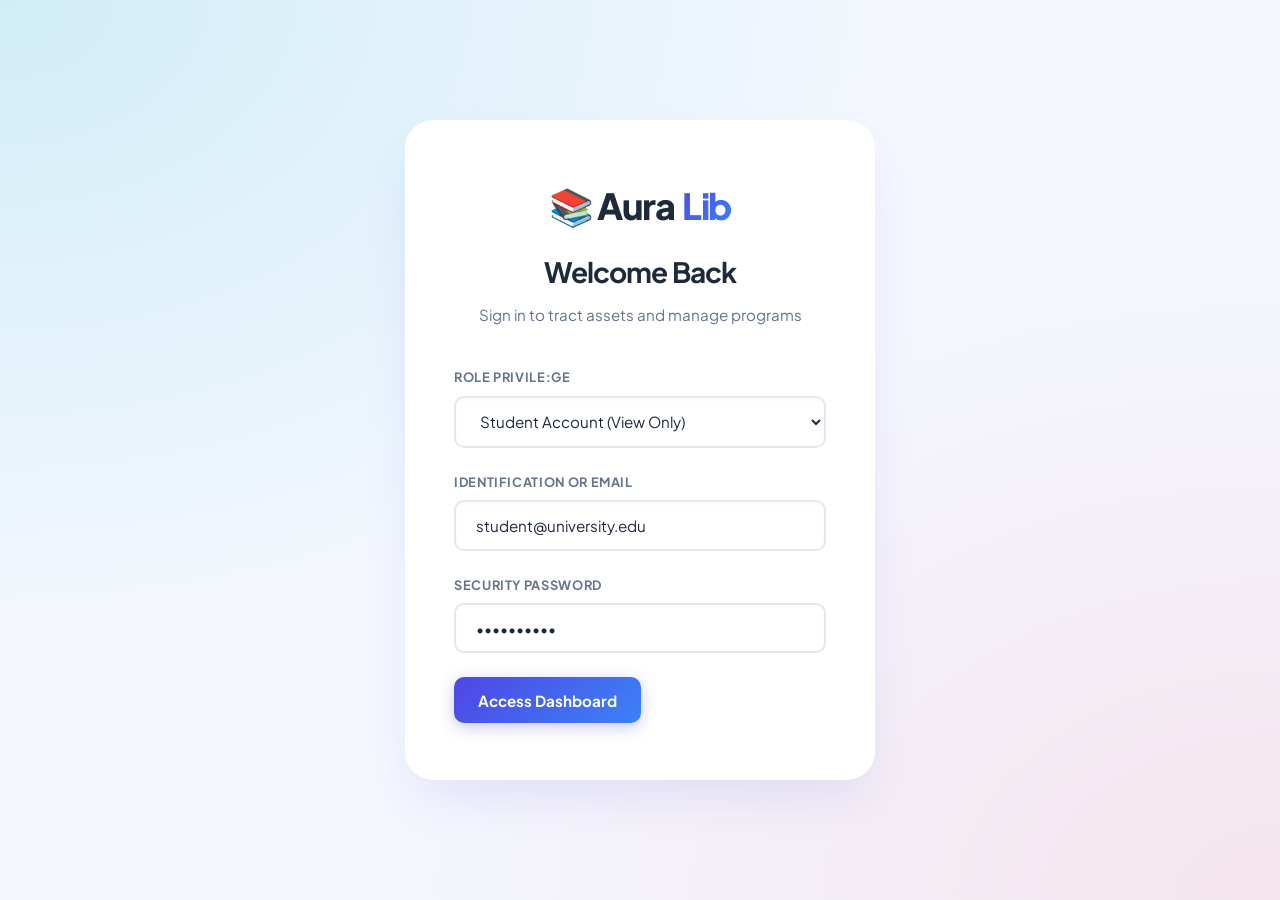
==== index.html @ b64005c9 "Added some changes" ====
<!DOCTYPE html>
<html lang="en">
<head>
    <meta charset="UTF-8">
    <meta name="viewport" content="width=device-width, initial-scale=1.0">
    <title>AuraLib — Next-Gen Library Asset Tracker</title>
    <link rel="stylesheet" href="style.css">
    <link rel="preconnect" href="https://fonts.googleapis.com">
    <link rel="preconnect" href="https://fonts.gstatic.com" crossorigin>
    <link href="https://fonts.googleapis.com/css2?family=Plus+Jakarta+Sans:wght@400;500;600;700&display=swap" rel="stylesheet">
</head> 
<body>

    <div id="loginPage" class="auth-wrapper">
        <div class="auth-card">
            <div class="auth-header">
                <div class="logo">📚 Aura<span>Lib</span></div>
                <h2>Welcome Back</h2>
                <p>Sign in to tract assets and manage programs</p>
            </div>
            <form onsubmit="handleLogin(event)">
                <div class="input-wrapper">
                    <label>Role Privile:ge</label>
                    <select id="loginRole" onchange="autoFillCredentials()">
                        <option value="student">Student Account (View Only)</option>
                        <option value="admin">Library Administrator (Full Access)</option>
                    </select>
                </div>
                <div class="input-wrapper">
                    <label>Identification or Email</label>
                    <input type="text" id="loginUser" value="student@university.edu" required>
                </div>
                <div class="input-wrapper">
                    <label>Security Password</label>
                    <input type="password" id="loginPass" value="student123" required>
                </div>
                <button type="submit" class="btn-primary auth-btn">Access Dashboard</button>
            </form>
        </div>
    </div>

    <div id="appInterface" class="hidden">
        <header class="navbar">
            <div class="logo">📚 Aura<span>Lib</span></div>
            <div class="nav-profile">
                <span id="userBadge" class="user-identity-badge">Student View</span>
                <button id="toggleAdminBtn" class="btn-secondary" onclick="toggleAdminView()">Switch to Admin</button>
                <button class="btn-logout" onclick="handleLogout()">Logout</button>
            </div>
        </header>

        <main class="dashboard-container">
            <section id="studentView">
                <div class="hero-section">
                    <h2>Locate Library Assets Instantly.</h2>
                    <p>Search through real time catalog records with precise stack shelf mappings.</p>
                </div>

                <div class="search-filter-bar">
                    <div class="search-box">
                        <input type="text" id="searchInput" placeholder="Search by book title, author initials, or physical ISBN..." oninput="filterBooks()">
                    </div>
                    <div class="filter-box">
                        <select id="categoryFilter" onchange="filterBooks()">
                            <option value="all">All Categories</option>
                            <option value="Fiction">Fiction</option>
                            <option value="Science">Science</option>
                            <option value="History">History</option>
                            <option value="Technology">Technology</option>
			    <option value="none">none</option>
                        </select>
                    </div>
                </div>

                <div class="results-meta">
                    <span id="matchCounter">Showing all the books</span>
                </div>

                <div class="book-grid" id="bookGrid"></div>
            </section>

            <section id="adminView" class="hidden">
                <div class="admin-grid-layout">
                    <div class="admin-panel-card">
                        <h3>Catalog New Acquisition</h3>
                        <form id="addBookForm" onsubmit="createNewBook(event)">
                            <div class="input-wrapper">
                                <label>Book Title</label>
                                <input type="text" id="addTitle" placeholder="e.g., Neuromancer" required>
                            </div>
                            <div class="input-wrapper">
                                <label>Author</label>
                                <input type="text" id="addAuthor" placeholder="e.g., William Gibson" required>
                            </div>
                            <div class="input-wrapper">
                                <label>ISBN Registration Code</label>
                                <input type="text" id="addIsbn" placeholder="e.g., 9780441569595" required>
                            </div>
                            <div class="input-wrapper">
                                <label>Asset Classification Categorys</label>
                                <select id="addCategory">
                                    <option value="Fiction">Fiction</option>
                                    <option value="Science">Science</option>
                                    <option value="History">History</option>
                                    <option value="Technology">Technology</option>
                                </select>
                            </div>
                            <div class="input-wrapper">
                                <label>Physical Storage Mapping Room or Shelf</label>
                                <input type="text" id="addLocation" placeholder="e.g., Floor 3, Bay G-2" required>
                            </div>
                            <button type="submit" class="btn-primary w-100">Commit to Inventory</button>
                        </form>
                    </div>

                    <div class="admin-table-wrapper">
                        <div class="table-header-flex">
                            <h3>Live Inventory Matrix</h3>
                        </div>
                        <table id="adminTable">
                            <thead>
                                <tr>
                                    <th>Book Details</th>
                                    <th>Classification</th>
                                    <th>Assigned Storage Hub</th>
                                    <th>Live Availability Status</th>
                                    <th>Destructive Action</th>
                                </tr>
                            </thead>
                            <tbody id="adminTableBody"></tbody>
                        </table>
                    </div>
                </div>
            </section>
        </main>
    </div>

    <div id="detailsModal" class="modal-overlay hidden" onclick="handleModalOverlayClick(event)">
        <div class="modal-window">
            <div class="modal-banner"></div>
            <div class="modal-body">
                <span class="close-modal-btn" onclick="closeModal()">&times;</span>
                <span id="modalCategory" class="category-pill-tag">Category</span>
                <h2 id="modalTitle">Book Title</h2>
                <p class="modal-author-sub">by <span id="modalAuthor">Author Name</span></p>
                
                <div class="meta-specs-row">
                    <div><strong>ISBN-13 Registry:</strong> <span id="modalIsbn"></span></div>
                    <div><strong>System State:</strong> <span id="modalStatus"></span></div>
                </div>

                <div class="location-routing-card">
                    <div class="loc-icon">📍</div>
                    <div>
                        <h4>Physical Location Coordinates</h4>
                        <p id="modalLocation">Floor X, Stack Y, Row Z</p>
                    </div>
                </div>
            </div>
        </div>
    </div>

    <script src="script.js"></script>
</body>
</html>
---- style.css ----
:root {
    --bg-primary: #f4f7fe;
    --bg-surface: #ffffff;
    --bg-surface-alt: #f8fafc;
    
    /* Energetic Accent Palette */
    --brand-primary: #6366f1;
    --brand-gradient: linear-gradient(135deg, #4f46e5 0%, #3b82f6 100%);
    --neon-pink: #f43f5e;
    --neon-cyan: #06b6d4;
    
    --text-primary: #1e293b;
    --text-secondary: #64748b;
    --text-muted: #94a3b8;
    
    --border-color: #e2e8f0;
    --border-focus: #8b5cf6;
    
    --status-success: #10b981;
    --status-success-bg: #d1fae5;
    --status-error: #ef4444;
    --status-error-bg: #fee2e2;
    
    --radius-sm: 10px;
    --radius-md: 18px;
    --radius-lg: 28px;
    
    /* Glowing colorful shadows instead of muddy dark color ones */
    --shadow-sm: 0 4px 6px -1px rgba(99, 102, 241, 0.05);
    --shadow-md: 0 10px 25px -5px rgba(99, 102, 241, 0.1), 0 8px 10px -6px rgba(99, 102, 241, 0.05);
    --shadow-lg: 0 25px 50px -12px rgba(99, 102, 241, 0.15);
    
    --transition: all 0.25s cubic-bezier(0.4, 0, 0.2, 1);
}

/* ===========================================================================
   2. GLOBAL RESETS and BASE STYLES
   ========================================================================== */
* {
    box-sizing: border-box;
    margin: 0;
    padding: 0;
}

body {
    font-family: 'Plus Jakarta Sans', sans-serif;
    background-color: var(--bg-primary);
    color: var(--text-primary);
    line-height: 1.6;
    -webkit-font-smoothing: antialiased;
    /* Fun subtle abstract background grid */
    background-image: radial-gradient(#e2e8f0 1.5px, transparent 1.5px);
    background-size: 24px 24px;
}

.hidden { display: none !important; }

/* Premium Scrollbar */
::-webkit-scrollbar { width: 8px; height: 8px; }
::-webkit-scrollbar-track { background: var(--bg-primary); }
::-webkit-scrollbar-thumb { background: var(--text-muted); border-radius: 20px; }
::-webkit-scrollbar-thumb:hover { background: var(--brand-primary); }

/* ==========================================================================
   3. FORM CONTROLS and DYNAMIC BUTTONS
   ========================================================================== */
h1, h2, h3, h4 {
    font-weight: 700;
    letter-spacing: -0.03em;
    color: var(--text-primary);
}

.logo {
    font-size: 1.5rem;
    font-weight: 800;
    letter-spacing: -0.04em;
    display: flex;
    align-items: center;
    gap: 0.5rem;
    color: var(--text-primary);
}
.logo span {
    background: var(--brand-gradient);
    -webkit-background-clip: text;
    -webkit-text-fill-color: transparent;
}

/* Inputs with colorful active focus states */
.input-wrapper { margin-bottom: 1.5rem; }
.input-wrapper label {
    display: block;
    font-size: 0.8rem;
    font-weight: 700;
    margin-bottom: 0.5rem;
    color: var(--text-secondary);
    text-transform: uppercase;
    letter-spacing: 0.05em;
}

input[type="text"], input[type="password"], select {
    width: 100%;
    padding: 0.85rem 1.25rem;
    font-family: inherit;
    font-size: 0.95rem;
    color: var(--text-primary);
    background-color: var(--bg-surface);
    border: 2px solid var(--border-color);
    border-radius: var(--radius-sm);
    transition: var(--transition);
    box-shadow: inset 0 2px 4px rgba(0,0,0,0.02);
}
input:focus, select:focus {
    outline: none;
    border-color: var(--brand-primary);
    box-shadow: 0 0 0 4px rgba(99, 102, 241, 0.15);
    background-color: var(--bg-surface-alt);
}

/* Vivid Buttons */
button {
    font-family: inherit;
    font-size: 0.95rem;
    font-weight: 700;
    padding: 0.85rem 1.5rem;
    border-radius: var(--radius-sm);
    border: none;
    cursor: pointer;
    transition: var(--transition);
}

.btn-primary {
    background: var(--brand-gradient);
    color: #ffffff;
    box-shadow: 0 4px 15px rgba(79, 70, 229, 0.3);
}
.btn-primary:hover {
    transform: translateY(-2px);
    box-shadow: 0 6px 20px rgba(79, 70, 229, 0.45);
}
.btn-primary:active { transform: translateY(0); }

.btn-secondary {
    background-color: var(--bg-surface);
    color: var(--brand-primary);
    border: 2px solid rgba(99, 102, 241, 0.2);
}
.btn-secondary:hover {
    background-color: rgba(99, 102, 241, 0.05);
    border-color: var(--brand-primary);
}

.btn-logout {
    background: transparent;
    color: var(--status-error);
    border: 2px solid transparent;
}
.btn-logout:hover {
    background: var(--status-error-bg);
}

.w-100 { width: 100%; }

/* ==========================================================================
   4. AUTHENTICATION (LOGIN PAGE)
   ========================================================================== */
.auth-wrapper {
    min-height: 100vh;
    display: flex;
    align-items: center;
    justify-content: center;
    padding: 2rem;
    /* Soft mesh gradient blobs */
    background: 
        radial-gradient(at 0% 0%, rgba(6, 182, 212, 0.15) 0px, transparent 50%),
        radial-gradient(at 100% 100%, rgba(244, 63, 94, 0.1) 0px, transparent 50%),
        var(--bg-primary);
}

.auth-card {
    background: var(--bg-surface);
    padding: 3.5rem 3rem;
    border-radius: var(--radius-lg);
    box-shadow: var(--shadow-lg);
    width: 100%;
    max-width: 470px;
    border: 1px solid rgba(255, 255, 255, 0.8);
}

.auth-header { text-align: center; margin-bottom: 2.5rem; }
.auth-header .logo { justify-content: center; margin-bottom: 1rem; font-size: 2.25rem; }
.auth-header h2 { font-size: 1.75rem; color: var(--text-primary); margin-bottom: 0.5rem; }
.auth-header p { color: var(--text-secondary); font-size: 0.95rem; }

/* ==========================================================================
   5. NAVBAR WITH FROSTED GLASS EFFECTS
   ========================================================================== */
.navbar {
    background-color: rgba(255, 255, 255, 0.8);
    backdrop-filter: blur(12px);
    border-bottom: 1px solid var(--border-color);
    padding: 1.25rem 4rem;
    display: flex;
    justify-content: space-between;
    align-items: center;
    position: sticky;
    top: 0;
    z-index: 50;
}

.nav-profile { display: flex; align-items: center; gap: 1.5rem; }
.user-identity-badge {
    background: rgba(6, 182, 212, 0.1);
    color: var(--neon-cyan);
    font-size: 0.75rem;
    font-weight: 800;
    padding: 0.4rem 1rem;
    border-radius: 35px;
    letter-spacing: 0.05em;
    text-transform: uppercase;
}

/* ==========================================================================
   6. MAIN WORKSPACE and VIVID HERO HERO SECTION
   ========================================================================== */
.dashboard-container {
    max-width: 1440px;
    margin: 0 auto;
    padding: 3rem 4rem;
}

/* Eye-Catching Colorful Hero Card with Embedded Graphic */
.hero-section {
    margin-bottom: 3rem;
    background: linear-gradient(135deg, #4f46e5 0%, #7c3aed 50%, #c084fc 100%);
    padding: 3.5rem;
    border-radius: var(--radius-lg);
    position: relative;
    overflow: hidden;
    box-shadow: 0 20px 40px rgba(79, 70, 229, 0.2);
    /* Injected high-quality workspace image overlay */
    background-image: linear-gradient(90deg, rgba(79,70,229,0.9) 30%, rgba(124,58,237,0.4) 100%), url('https://images.unsplash.com/photo-1521587760476-6c12a4b040da?w=1600&auto=format&fit=crop&q=80');
    background-size: cover;
    background-position: center;
}

.hero-section h2 { font-size: 3rem; color: #ffffff; margin-bottom: 0.75rem; line-height: 1.15; }
.hero-section p { color: rgba(255, 255, 255, 0.85); font-size: 1.3rem; max-width: 650px; font-weight: 500; }

/* Filter Actions Bar */
.search-filter-bar { display: flex; gap: 1.25rem; margin-bottom: 1.25rem; }
.search-box { flex: 1; }
.filter-box { width: 260px; }

.results-meta {
    font-size: 0.9rem;
    color: var(--text-secondary);
    font-weight: 700;
    margin-bottom: 2rem;
    display: inline-block;
    padding: 0.25rem 0.75rem;
    background-color: rgba(99, 102, 241, 0.06);
    border-radius: 6px;
    color: var(--brand-primary);
}

/* ==========================================================================
   7. STUDENTS VIEW: NEOMORPHIC CATALOG CARDS (WITH BOOK COVER)
   ========================================================================== */
.book-grid {
    display: grid;
    grid-template-columns: repeat(auto-fill, minmax(280px, 1fr));
    gap: 2.5rem;
}

.book-card {
    background-color: var(--bg-surface);
    border: 1px solid var(--border-color);
    border-radius: var(--radius-md);
    padding: 1.25rem;
    box-shadow: var(--shadow-sm);
    transition: var(--transition);
    cursor: pointer;
    display: flex;
    flex-direction: column;
}
.book-card:hover {
    transform: translateY(-8px) scale(1.02);
    border-color: transparent;
    box-shadow: 0 20px 35px rgba(99, 102, 241, 0.15);
}

/* Default Cover Block style that expects  script to inject an image url */
.book-card-cover {
    width: 100%;
    height: 320px;
    background-color: var(--bg-surface-alt);
    border-radius: calc(var(--radius-md) - 6px);
    margin-bottom: 1.25rem;
    background-size: cover;
    background-position: center;
    box-shadow: 0 8px 16px rgba(0,0,0,0.06);
    transition: var(--transition);
    /* Default generic beautiful abstract art if js cover is missing */
    background-image: url('https://images.unsplash.com/photo-1618005182384-a83a8bd57fbe?w=500&auto=format&fit=crop&q=60');
}
.book-card:hover .book-card-cover {
    box-shadow: 0 12px 24px rgba(99, 102, 241, 0.2);
}

.book-card-header .category-pill {
    display: inline-block;
    font-size: 0.7rem;
    font-weight: 800;
    letter-spacing: 0.05em;
    background: rgba(99, 102, 241, 0.08);
    color: var(--brand-primary);
    padding: 0.3rem 0.75rem;
    border-radius: 6px;
    margin-bottom: 0.75rem;
    text-transform: uppercase;
}

.book-card h3 { color: var(--text-primary); font-size: 1.25rem; margin-bottom: 0.35rem; line-height: 1.3; }
.book-card .author { color: var(--text-secondary); font-size: 0.95rem; margin-bottom: 1.5rem; flex-grow: 1; }

.book-card-footer {
    border-top: 2px solid var(--bg-primary);
    padding-top: 1rem;
    display: flex;
    justify-content: space-between;
    align-items: center;
    font-size: 0.85rem;
    font-weight: 600;
    color: var(--text-secondary);
}

.status-pill {
    display: inline-flex;
    align-items: center;
    font-weight: 800;
    padding: 0.3rem 0.8rem;
    border-radius: 6px;
    font-size: 0.75rem;
    text-transform: uppercase;
    letter-spacing: 0.02em;
}
.status-pill.available { background: var(--status-success-bg); color: var(--status-success); }
.status-pill.borrowed { background: var(--status-error-bg); color: var(--status-error); }

/* ==========================================================================
   8. ADMIN INTERFACE WORKBENCH
   ========================================================================== */
.admin-grid-layout {
    display: grid;
    grid-template-columns: 400px 1fr;
    gap: 3rem;
}

.admin-panel-card {
    background-color: var(--bg-surface);
    border: 1px solid var(--border-color);
    border-radius: var(--radius-md);
    padding: 2.5rem;
    box-shadow: var(--shadow-sm);
}
.admin-panel-card h3 { margin-bottom: 1.5rem; font-size: 1.4rem; border-left: 4px solid var(--brand-primary); padding-left: 0.5rem; }

.admin-table-wrapper {
    background-color: var(--bg-surface);
    border: 1px solid var(--border-color);
    border-radius: var(--radius-md);
    box-shadow: var(--shadow-sm);
    overflow: hidden;
}
.table-header-flex { padding: 1.75rem; border-bottom: 1px solid var(--border-color); }

table { width: 100%; border-collapse: collapse; text-align: left; }
th {
    background-color: var(--bg-surface-alt);
    color: var(--text-secondary);
    font-weight: 800;
    padding: 1.25rem 1.75rem;
    font-size: 0.75rem;
    letter-spacing: 0.05em;
    text-transform: uppercase;
}
td { padding: 1.25rem 1.75rem; border-bottom: 1px solid var(--border-color); color: var(--text-primary); font-weight: 500; }
tr:hover td { background-color: var(--bg-surface-alt); }

.btn-delete { background: transparent; color: var(--status-error); font-size: 0.85rem; font-weight: 700; }
.btn-delete:hover { background: var(--status-error-bg); border-radius: 6px; }

/* ==========================================================================
   9. POPUP MODAL DIALOG MODALS
   ========================================================================== */
.modal-overlay {
    position: fixed;
    top: 0; left: 0; width: 100%; height: 100%;
    background-color: rgba(30, 41, 59, 0.4);
    backdrop-filter: blur(20px);
    display: flex; align-items: center; justify-content: center;
    z-index: 100; padding: 1.5rem;
}

.modal-window {
    background-color: var(--bg-surface);
    border-radius: var(--radius-lg);
    box-shadow: var(--shadow-lg);
    width: 100%; max-width: 580px;
    overflow: hidden;
    animation: modalReveal 0.4s cubic-bezier(0.34, 1.56, 0.64, 1);
}

@keyframes modalReveal {
    from { transform: scale(0.9) translateY(30px); opacity: 0; }
    to { transform: scale(1) translateY(0); opacity: 1; }
}

.modal-banner { height: 8px; background: var(--brand-gradient); }
.modal-body { padding: 3rem; position: relative; }
.close-modal-btn {
    position: absolute; top: 1.5rem; right: 2rem;
    font-size: 2.25rem; color: var(--text-muted); cursor: pointer; transition: var(--transition);
}
.close-modal-btn:hover { color: var(--text-primary); }

.category-pill-tag {
    display: inline-block; font-size: 0.75rem; font-weight: 800;
    color: #fff; background: linear-gradient(135deg, var(--neon-cyan) 0%, var(--brand-primary) 100%);
    padding: 0.35rem 1rem; border-radius: 6px; margin-bottom: 1.25rem; text-transform: uppercase;
}
#modalTitle { color: var(--text-primary); font-size: 2rem; margin-bottom: 0.5rem; }
.modal-author-sub { color: var(--text-secondary); font-size: 1.1rem; margin-bottom: 2rem; }

.meta-specs-row {
    display: grid; grid-template-columns: 1fr 1fr; gap: 1.25rem;
    background-color: var(--bg-primary); padding: 1.25rem;
    border-radius: var(--radius-sm); margin-bottom: 2rem;
}
.meta-specs-row strong { display: block; color: var(--brand-primary); font-size: 0.75rem; text-transform: uppercase; margin-bottom: 0.35rem; letter-spacing: 0.05em; }

.location-routing-card {
    display: flex; gap: 1.25rem; align-items: center;
    background: rgba(6, 182, 212, 0.05); border: 2px dashed rgba(6, 182, 212, 0.2);
    padding: 1.5rem; border-radius: var(--radius-sm);
}
.location-routing-card .loc-icon { font-size: 2rem; }
.location-routing-card h4 { font-size: 0.9rem; color: var(--text-secondary); margin-bottom: 0.15rem; }
.location-routing-card p { font-weight: 700; color: var(--text-primary); }

/* ==========================================================================
   10. MEDIA ADJUSTMENTS
   ========================================================================== */
@media (max-width: 1100px) {
    .admin-grid-layout { grid-template-columns: 1fr; }
}
@media (max-width: 768px) {
    .navbar { padding: 1.5rem 2rem; flex-direction: column; gap: 1rem; }
    .nav-profile { width: 100%; justify-content: space-between; }
    .dashboard-container { padding: 2rem; }
    .hero-section { padding: 2.5rem; }
    .hero-section h2 { font-size: 2.25rem; }
    .search-filter-bar { flex-direction: column; }
    .filter-box { width: 100%; }
}
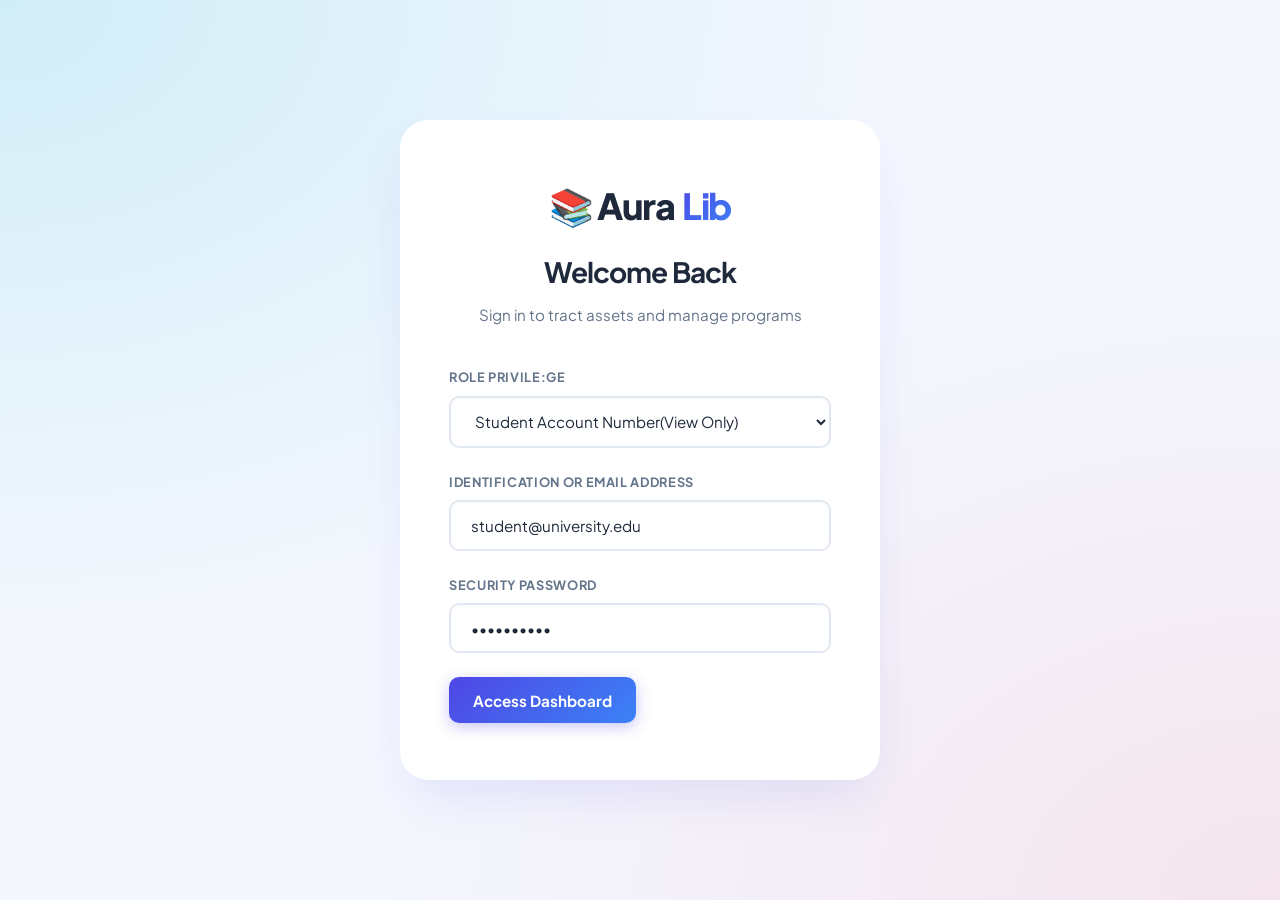
==== commit 7da8e9cf: "Resolved merge conflicts" ====
--- a/index.html
+++ b/index.html
@@ -22,12 +22,12 @@
                 <div class="input-wrapper">
                     <label>Role Privile:ge</label>
                     <select id="loginRole" onchange="autoFillCredentials()">
-                        <option value="student">Student Account (View Only)</option>
+                        <option value="student">Student Account Number(View Only)</option>
                         <option value="admin">Library Administrator (Full Access)</option>
                     </select>
                 </div>
                 <div class="input-wrapper">
-                    <label>Identification or Email</label>
+                    <label>Identification or Email Address</label>
                     <input type="text" id="loginUser" value="student@university.edu" required>
                 </div>
                 <div class="input-wrapper">
@@ -44,7 +44,7 @@
             <div class="logo">📚 Aura<span>Lib</span></div>
             <div class="nav-profile">
                 <span id="userBadge" class="user-identity-badge">Student View</span>
-                <button id="toggleAdminBtn" class="btn-secondary" onclick="toggleAdminView()">Switch to Admin</button>
+                <button id="toggleAdminBtn" class="btn-secondary" onclick="toggleAdminView()">Switch to the Admin</button>
                 <button class="btn-logout" onclick="handleLogout()">Logout</button>
             </div>
         </header>
@@ -53,7 +53,7 @@
             <section id="studentView">
                 <div class="hero-section">
                     <h2>Locate Library Assets Instantly.</h2>
-                    <p>Search through real time catalog records with precise stack shelf mappings.</p>
+                    <p>Search through the real time catalog records with precise stack shelf mappings.</p>
                 </div>
 
                 <div class="search-filter-bar">
--- a/style.css
+++ b/style.css
@@ -4,7 +4,7 @@
     --bg-surface: #ffffff;
     --bg-surface-alt: #f8fafc;
     
-    /* Energetic Accent Palette */
+    /* Energetic interface colors */
     --brand-primary: #6366f1;
     --brand-gradient: linear-gradient(135deg, #4f46e5 0%, #3b82f6 100%);
     --neon-pink: #f43f5e;
@@ -183,7 +183,7 @@
     border-radius: var(--radius-lg);
     box-shadow: var(--shadow-lg);
     width: 100%;
-    max-width: 470px;
+    max-width: 480px;
     border: 1px solid rgba(255, 255, 255, 0.8);
 }
 
@@ -215,7 +215,7 @@
     font-size: 0.75rem;
     font-weight: 800;
     padding: 0.4rem 1rem;
-    border-radius: 35px;
+    border-radius: 30px;
     letter-spacing: 0.05em;
     text-transform: uppercase;
 }
@@ -245,7 +245,7 @@
 }
 
 .hero-section h2 { font-size: 3rem; color: #ffffff; margin-bottom: 0.75rem; line-height: 1.15; }
-.hero-section p { color: rgba(255, 255, 255, 0.85); font-size: 1.3rem; max-width: 650px; font-weight: 500; }
+.hero-section p { color: rgba(255, 255, 255, 0.85); font-size: 1.2rem; max-width: 650px; font-weight: 500; }
 
 /* Filter Actions Bar */
 .search-filter-bar { display: flex; gap: 1.25rem; margin-bottom: 1.25rem; }
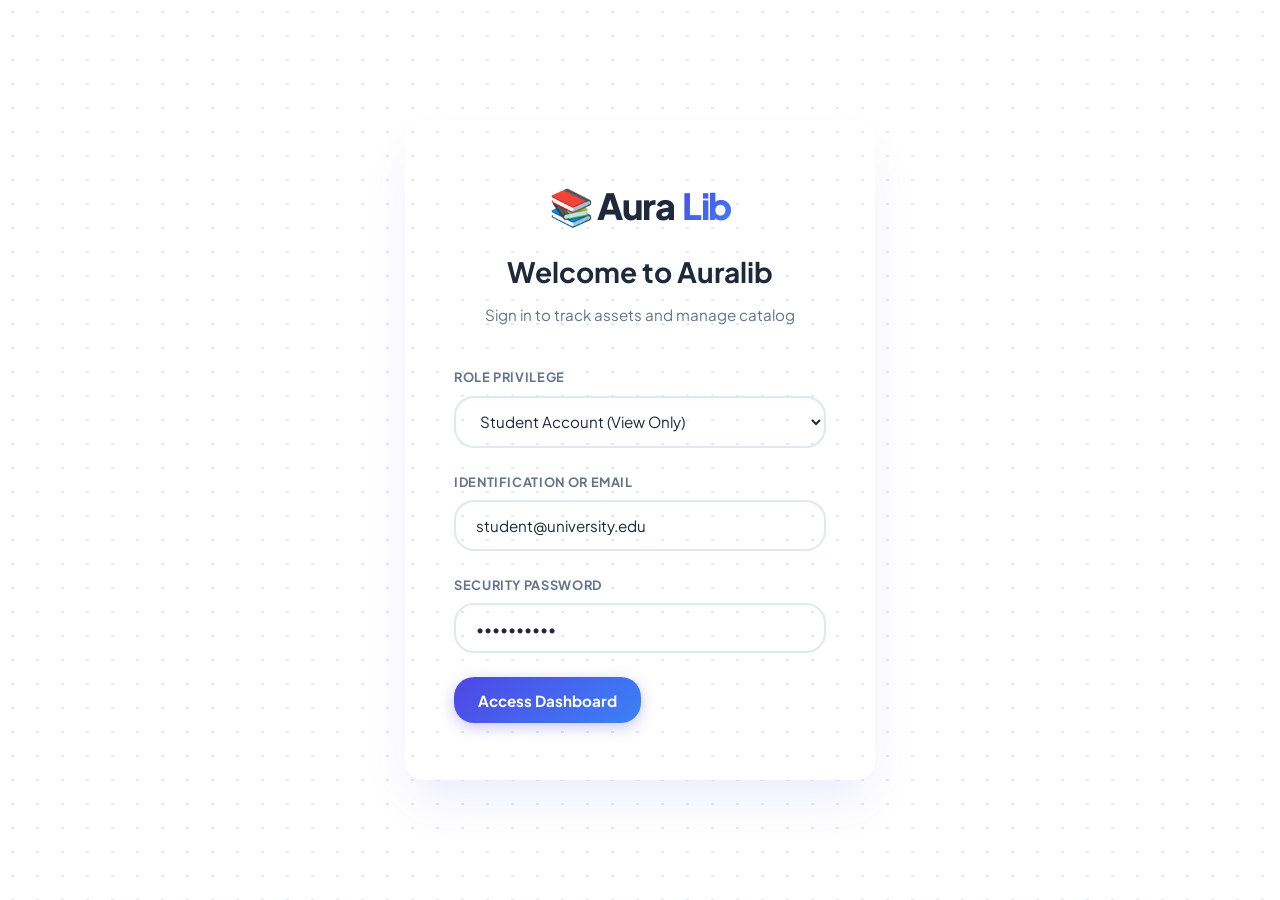
==== commit e0f5fcc8: "some changes done" ====
--- a/index.html
+++ b/index.html
@@ -15,19 +15,19 @@
         <div class="auth-card">
             <div class="auth-header">
                 <div class="logo">📚 Aura<span>Lib</span></div>
-                <h2>Welcome Back</h2>
-                <p>Sign in to tract assets and manage programs</p>
+                <h2>Welcome to Auralib</h2>
+                <p>Sign in to track assets and manage catalog</p>
             </div>
             <form onsubmit="handleLogin(event)">
                 <div class="input-wrapper">
-                    <label>Role Privile:ge</label>
+                    <label>Role Privilege</label>
                     <select id="loginRole" onchange="autoFillCredentials()">
-                        <option value="student">Student Account Number(View Only)</option>
+                        <option value="student">Student Account (View Only)</option>
                         <option value="admin">Library Administrator (Full Access)</option>
                     </select>
                 </div>
                 <div class="input-wrapper">
-                    <label>Identification or Email Address</label>
+                    <label>Identification or Email</label>
                     <input type="text" id="loginUser" value="student@university.edu" required>
                 </div>
                 <div class="input-wrapper">
@@ -44,7 +44,7 @@
             <div class="logo">📚 Aura<span>Lib</span></div>
             <div class="nav-profile">
                 <span id="userBadge" class="user-identity-badge">Student View</span>
-                <button id="toggleAdminBtn" class="btn-secondary" onclick="toggleAdminView()">Switch to the Admin</button>
+                <button id="toggleAdminBtn" class="btn-secondary" onclick="toggleAdminView()">Switch to Admin</button>
                 <button class="btn-logout" onclick="handleLogout()">Logout</button>
             </div>
         </header>
@@ -53,7 +53,7 @@
             <section id="studentView">
                 <div class="hero-section">
                     <h2>Locate Library Assets Instantly.</h2>
-                    <p>Search through the real time catalog records with precise stack shelf mappings.</p>
+                    <p>Search through real time catalog records with precise stack shelf mappings.</p>
                 </div>
 
                 <div class="search-filter-bar">
--- a/style.css
+++ b/style.css
@@ -1,8 +1,7 @@
-
 :root {
-    --bg-primary: #f4f7fe;
-    --bg-surface: #ffffff;
-    --bg-surface-alt: #f8fafc;
+      bg-primary: #f4f7fe;
+      bg-surface: #ffffff;
+      bg-surface-alt: #f8fafc;
     
     /* Energetic interface colors */
     --brand-primary: #6366f1;
@@ -22,21 +21,31 @@
     --status-error: #ef4444;
     --status-error-bg: #fee2e2;
     
-    --radius-sm: 10px;
-    --radius-md: 18px;
-    --radius-lg: 28px;
-    
-    /* Glowing colorful shadows instead of muddy dark color ones */
+feature-branch
+    --radius-sm: 30px;
+    --radius-md: 14px;
+    --radius-lg: 18px;
+
+
+    --radius-sm: 20px;
+    --radius-md: 19px;
+    --radius-lg: 19px;
+
+    
+feature-changes
+ main
+    
+    shadow-sm: 0 8px 6px -1px rgba(99, 102, 241, 0.05);
+
     --shadow-sm: 0 4px 6px -1px rgba(99, 102, 241, 0.05);
+main
     --shadow-md: 0 10px 25px -5px rgba(99, 102, 241, 0.1), 0 8px 10px -6px rgba(99, 102, 241, 0.05);
     --shadow-lg: 0 25px 50px -12px rgba(99, 102, 241, 0.15);
     
     --transition: all 0.25s cubic-bezier(0.4, 0, 0.2, 1);
 }
 
-/* ===========================================================================
-   2. GLOBAL RESETS and BASE STYLES
-   ========================================================================== */
+
 * {
     box-sizing: border-box;
     margin: 0;
@@ -51,20 +60,18 @@
     -webkit-font-smoothing: antialiased;
     /* Fun subtle abstract background grid */
     background-image: radial-gradient(#e2e8f0 1.5px, transparent 1.5px);
-    background-size: 24px 24px;
+    background-size: 25px 24px;
 }
 
 .hidden { display: none !important; }
 
-/* Premium Scrollbar */
+
 ::-webkit-scrollbar { width: 8px; height: 8px; }
 ::-webkit-scrollbar-track { background: var(--bg-primary); }
 ::-webkit-scrollbar-thumb { background: var(--text-muted); border-radius: 20px; }
 ::-webkit-scrollbar-thumb:hover { background: var(--brand-primary); }
 
-/* ==========================================================================
-   3. FORM CONTROLS and DYNAMIC BUTTONS
-   ========================================================================== */
+/
 h1, h2, h3, h4 {
     font-weight: 700;
     letter-spacing: -0.03em;
@@ -86,7 +93,7 @@
     -webkit-text-fill-color: transparent;
 }
 
-/* Inputs with colorful active focus states */
+/* Inputs with the colorfull active focus states */
 .input-wrapper { margin-bottom: 1.5rem; }
 .input-wrapper label {
     display: block;
@@ -161,9 +168,7 @@
 
 .w-100 { width: 100%; }
 
-/* ==========================================================================
-   4. AUTHENTICATION (LOGIN PAGE)
-   ========================================================================== */
+
 .auth-wrapper {
     min-height: 100vh;
     display: flex;
@@ -183,7 +188,7 @@
     border-radius: var(--radius-lg);
     box-shadow: var(--shadow-lg);
     width: 100%;
-    max-width: 480px;
+    max-width: 470px;
     border: 1px solid rgba(255, 255, 255, 0.8);
 }
 
@@ -192,9 +197,7 @@
 .auth-header h2 { font-size: 1.75rem; color: var(--text-primary); margin-bottom: 0.5rem; }
 .auth-header p { color: var(--text-secondary); font-size: 0.95rem; }
 
-/* ==========================================================================
-   5. NAVBAR WITH FROSTED GLASS EFFECTS
-   ========================================================================== */
+
 .navbar {
     background-color: rgba(255, 255, 255, 0.8);
     backdrop-filter: blur(12px);
@@ -215,21 +218,18 @@
     font-size: 0.75rem;
     font-weight: 800;
     padding: 0.4rem 1rem;
-    border-radius: 30px;
+    border-radius: 35px;
     letter-spacing: 0.05em;
     text-transform: uppercase;
 }
 
-/* ==========================================================================
-   6. MAIN WORKSPACE and VIVID HERO HERO SECTION
-   ========================================================================== */
+
 .dashboard-container {
     max-width: 1440px;
     margin: 0 auto;
     padding: 3rem 4rem;
 }
 
-/* Eye-Catching Colorful Hero Card with Embedded Graphic */
 .hero-section {
     margin-bottom: 3rem;
     background: linear-gradient(135deg, #4f46e5 0%, #7c3aed 50%, #c084fc 100%);
@@ -245,9 +245,9 @@
 }
 
 .hero-section h2 { font-size: 3rem; color: #ffffff; margin-bottom: 0.75rem; line-height: 1.15; }
-.hero-section p { color: rgba(255, 255, 255, 0.85); font-size: 1.2rem; max-width: 650px; font-weight: 500; }
-
-/* Filter Actions Bar */
+.hero-section p { color: rgba(255, 255, 255, 0.85); font-size: 1.3rem; max-width: 650px; font-weight: 500; }
+
+
 .search-filter-bar { display: flex; gap: 1.25rem; margin-bottom: 1.25rem; }
 .search-box { flex: 1; }
 .filter-box { width: 260px; }
@@ -264,9 +264,7 @@
     color: var(--brand-primary);
 }
 
-/* ==========================================================================
-   7. STUDENTS VIEW: NEOMORPHIC CATALOG CARDS (WITH BOOK COVER)
-   ========================================================================== */
+
 .book-grid {
     display: grid;
     grid-template-columns: repeat(auto-fill, minmax(280px, 1fr));
@@ -290,7 +288,7 @@
     box-shadow: 0 20px 35px rgba(99, 102, 241, 0.15);
 }
 
-/* Default Cover Block style that expects  script to inject an image url */
+
 .book-card-cover {
     width: 100%;
     height: 320px;
@@ -348,9 +346,7 @@
 .status-pill.available { background: var(--status-success-bg); color: var(--status-success); }
 .status-pill.borrowed { background: var(--status-error-bg); color: var(--status-error); }
 
-/* ==========================================================================
-   8. ADMIN INTERFACE WORKBENCH
-   ========================================================================== */
+
 .admin-grid-layout {
     display: grid;
     grid-template-columns: 400px 1fr;
@@ -391,9 +387,7 @@
 .btn-delete { background: transparent; color: var(--status-error); font-size: 0.85rem; font-weight: 700; }
 .btn-delete:hover { background: var(--status-error-bg); border-radius: 6px; }
 
-/* ==========================================================================
-   9. POPUP MODAL DIALOG MODALS
-   ========================================================================== */
+
 .modal-overlay {
     position: fixed;
     top: 0; left: 0; width: 100%; height: 100%;
@@ -449,9 +443,7 @@
 .location-routing-card h4 { font-size: 0.9rem; color: var(--text-secondary); margin-bottom: 0.15rem; }
 .location-routing-card p { font-weight: 700; color: var(--text-primary); }
 
-/* ==========================================================================
-   10. MEDIA ADJUSTMENTS
-   ========================================================================== */
+
 @media (max-width: 1100px) {
     .admin-grid-layout { grid-template-columns: 1fr; }
 }
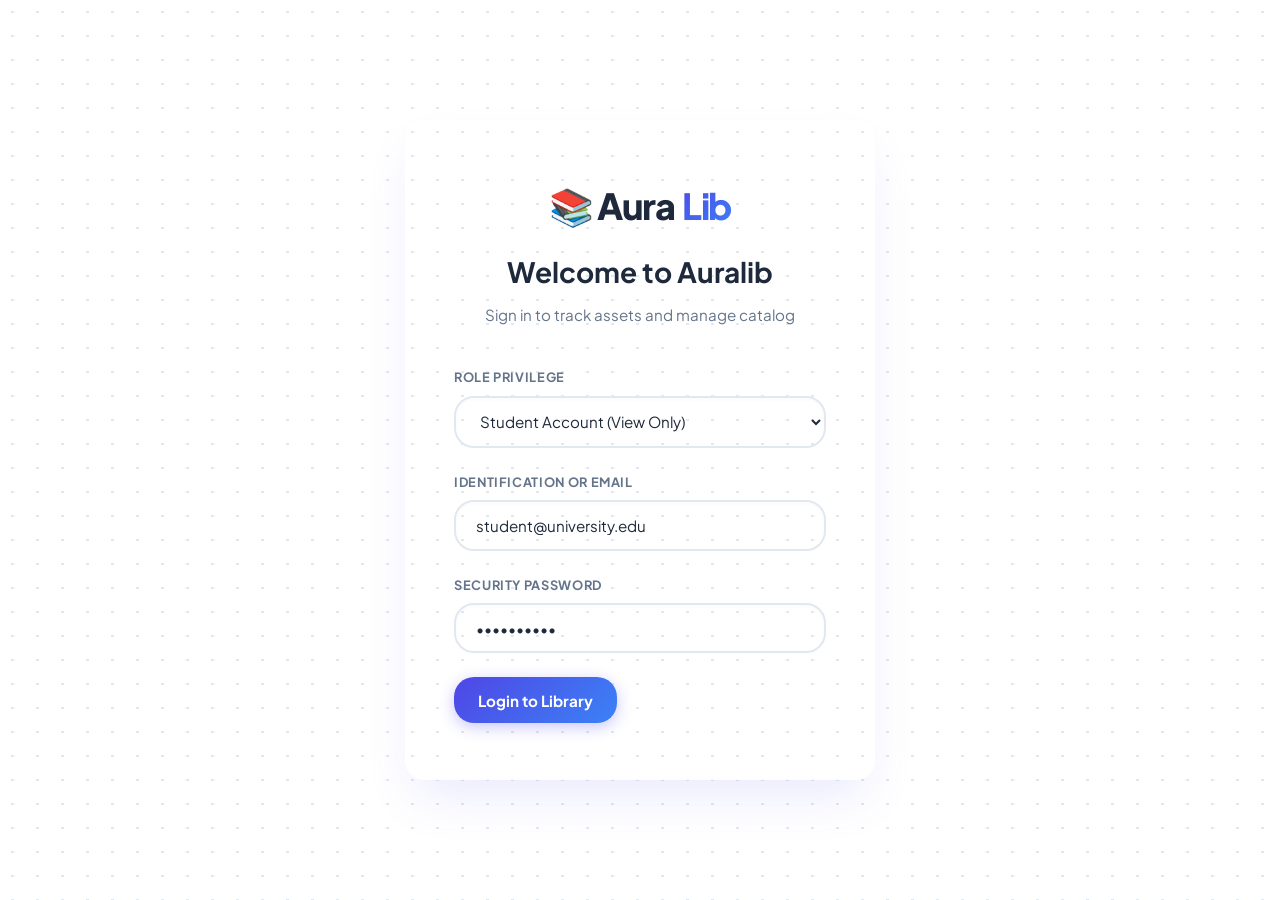
==== commit d6c11625: "changes made" ====
--- a/index.html
+++ b/index.html
@@ -34,7 +34,7 @@
                     <label>Security Password</label>
                     <input type="password" id="loginPass" value="student123" required>
                 </div>
-                <button type="submit" class="btn-primary auth-btn">Access Dashboard</button>
+                <button type="submit" class="btn-primary auth-btn">Login to Library</button>
             </form>
         </div>
     </div>
@@ -52,8 +52,8 @@
         <main class="dashboard-container">
             <section id="studentView">
                 <div class="hero-section">
-                    <h2>Locate Library Assets Instantly.</h2>
-                    <p>Search through real time catalog records with precise stack shelf mappings.</p>
+                    <h2>Discover Your Next Book.</h2>
+                    <p>Browse the library catalog quickly and find books with accurate shelf location.</p>
                 </div>
 
                 <div class="search-filter-bar">
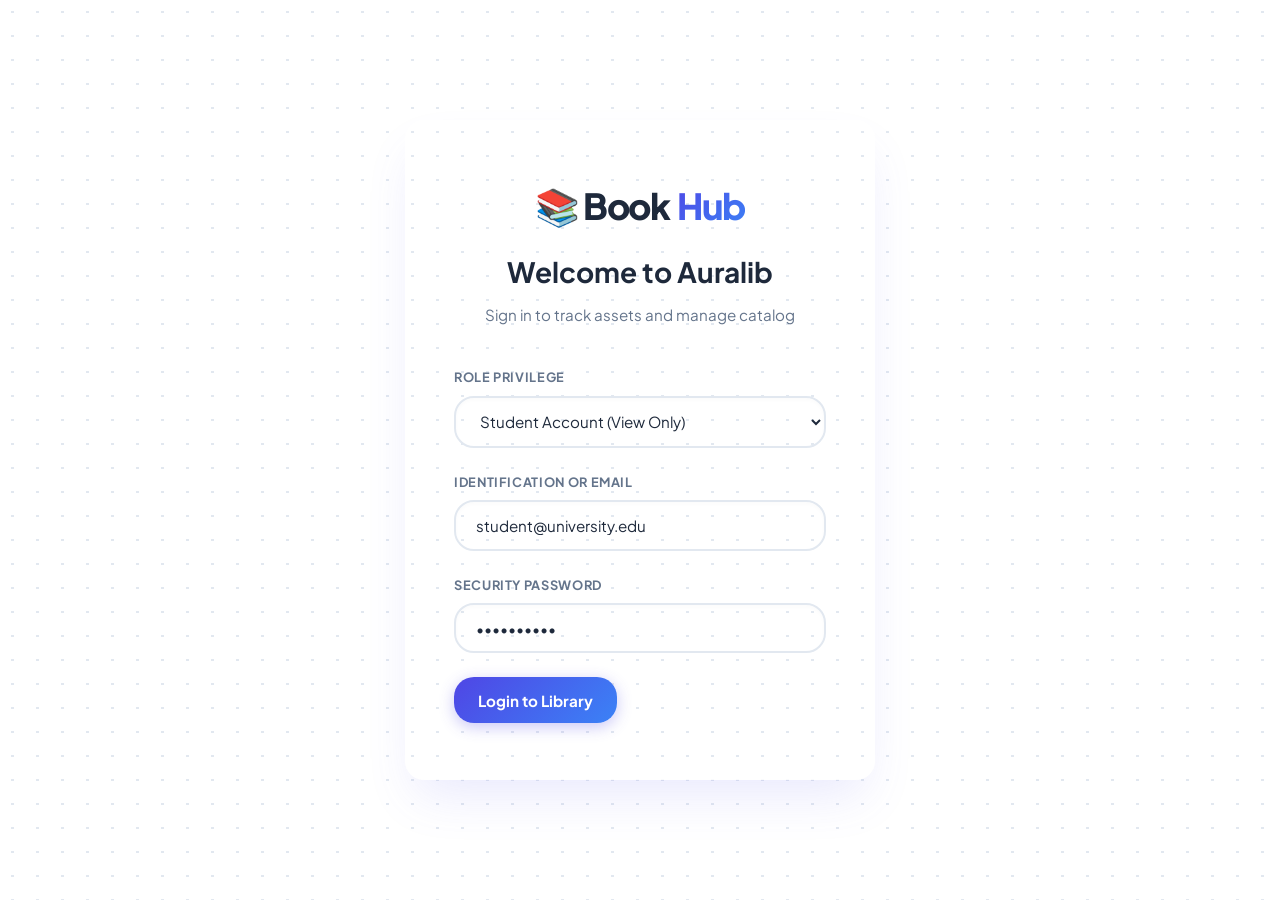
==== commit 41030c9d: "changes made" ====
--- a/index.html
+++ b/index.html
@@ -14,7 +14,7 @@
     <div id="loginPage" class="auth-wrapper">
         <div class="auth-card">
             <div class="auth-header">
-                <div class="logo">📚 Aura<span>Lib</span></div>
+                <div class="logo">📚 Book<span>Hub</span></div>
                 <h2>Welcome to Auralib</h2>
                 <p>Sign in to track assets and manage catalog</p>
             </div>
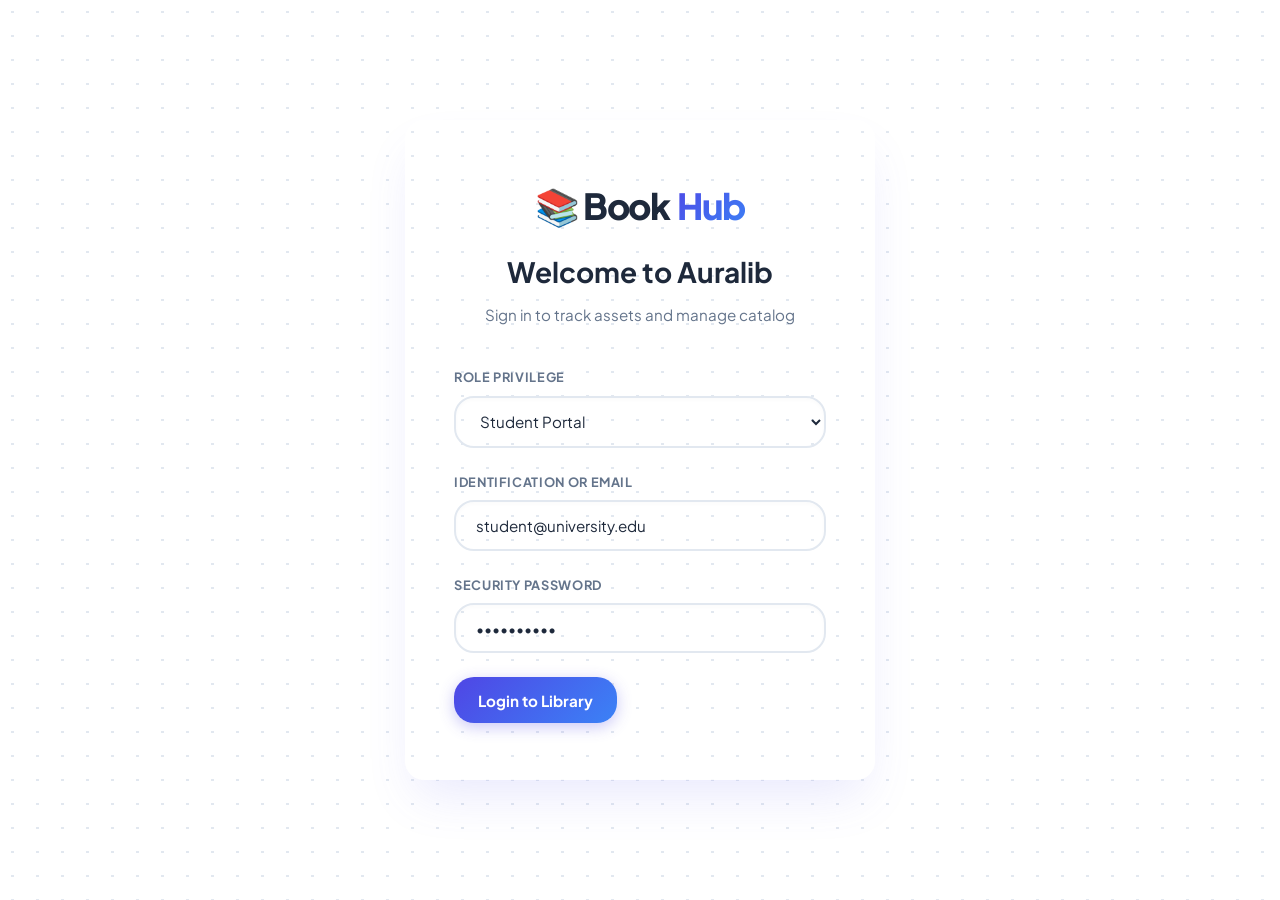
==== commit ff104f6b: "Final commit" ====
--- a/index.html
+++ b/index.html
@@ -22,8 +22,8 @@
                 <div class="input-wrapper">
                     <label>Role Privilege</label>
                     <select id="loginRole" onchange="autoFillCredentials()">
-                        <option value="student">Student Account (View Only)</option>
-                        <option value="admin">Library Administrator (Full Access)</option>
+                        <option value="student">Student Portal</option>
+                        <option value="admin"> Administrator Portal</option>
                     </select>
                 </div>
                 <div class="input-wrapper">
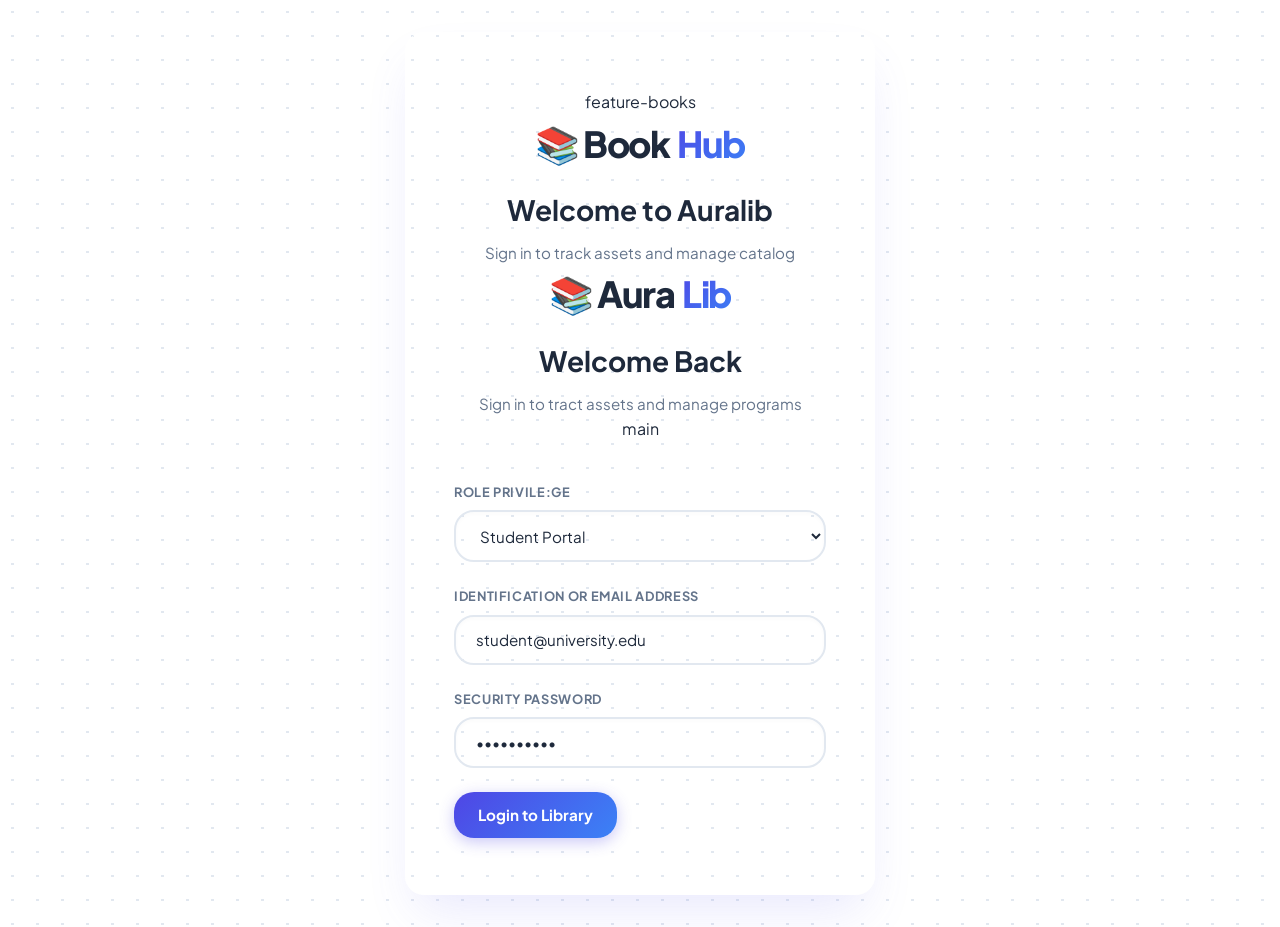
==== commit 5d1839c2: "Merge pull request #26 from Divyashree-gujji/feature-books Feature books" ====
--- a/index.html
+++ b/index.html
@@ -14,20 +14,31 @@
     <div id="loginPage" class="auth-wrapper">
         <div class="auth-card">
             <div class="auth-header">
+feature-books
                 <div class="logo">📚 Book<span>Hub</span></div>
                 <h2>Welcome to Auralib</h2>
                 <p>Sign in to track assets and manage catalog</p>
+
+                <div class="logo">📚 Aura<span>Lib</span></div>
+                <h2>Welcome Back</h2>
+                <p>Sign in to tract assets and manage programs</p>
+main
             </div>
             <form onsubmit="handleLogin(event)">
                 <div class="input-wrapper">
-                    <label>Role Privilege</label>
+                    <label>Role Privile:ge</label>
                     <select id="loginRole" onchange="autoFillCredentials()">
+ feature-books
                         <option value="student">Student Portal</option>
                         <option value="admin"> Administrator Portal</option>
+
+                        <option value="student">Student Account Number(View Only)</option>
+                        <option value="admin">Library Administrator (Full Access)</option>
+ main
                     </select>
                 </div>
                 <div class="input-wrapper">
-                    <label>Identification or Email</label>
+                    <label>Identification or Email Address</label>
                     <input type="text" id="loginUser" value="student@university.edu" required>
                 </div>
                 <div class="input-wrapper">
@@ -44,7 +55,7 @@
             <div class="logo">📚 Aura<span>Lib</span></div>
             <div class="nav-profile">
                 <span id="userBadge" class="user-identity-badge">Student View</span>
-                <button id="toggleAdminBtn" class="btn-secondary" onclick="toggleAdminView()">Switch to Admin</button>
+                <button id="toggleAdminBtn" class="btn-secondary" onclick="toggleAdminView()">Switch to the Admin</button>
                 <button class="btn-logout" onclick="handleLogout()">Logout</button>
             </div>
         </header>
@@ -52,8 +63,13 @@
         <main class="dashboard-container">
             <section id="studentView">
                 <div class="hero-section">
+ feature-books
                     <h2>Discover Your Next Book.</h2>
                     <p>Browse the library catalog quickly and find books with accurate shelf location.</p>
+
+                    <h2>Locate Library Assets Instantly.</h2>
+                    <p>Search through the real time catalog records with precise stack shelf mappings.</p>
+main
                 </div>
 
                 <div class="search-filter-bar">
